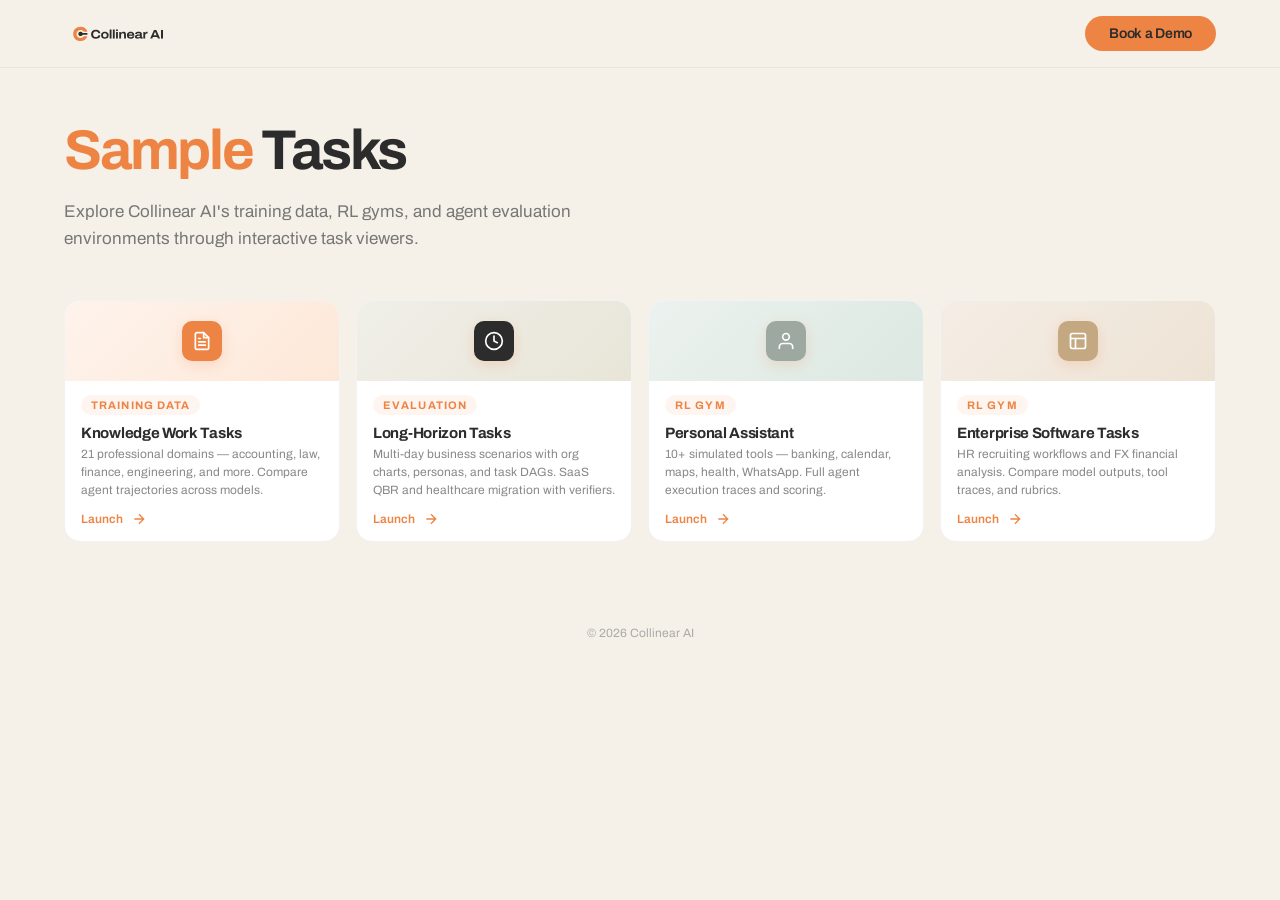
==== index.html @ 5eb69176 "Clean up footer: remove faded logo, keep minimal copyright Co-Authored-By: Claude Opus 4.6 (1M conte" ====
<!DOCTYPE html>
<html lang="en">
<head>
<meta charset="UTF-8">
<meta name="viewport" content="width=device-width, initial-scale=1.0">
<title>Collinear AI — Sample Tasks</title>
<link rel="preconnect" href="https://fonts.googleapis.com">
<link rel="preconnect" href="https://fonts.gstatic.com" crossorigin>
<link href="https://fonts.googleapis.com/css2?family=Archivo:wght@400;600;700&display=swap" rel="stylesheet">
<style>
  *,*::before,*::after{margin:0;padding:0;box-sizing:border-box}
  :root{
    --orange:#ee8443;
    --orange-light:#f5a66e;
    --ecru:#F5F0E8;
    --beige:#D4CCBC;
    --dark:#2c2c2c;
    --black:#1a1a1a;
    --accent:#9DA8A0;
    --radius:16px;
  }
  html{scroll-behavior:smooth}
  body{
    font-family:'Archivo',system-ui,-apple-system,sans-serif;
    background:var(--ecru);
    color:var(--dark);
    min-height:100vh;
    -webkit-font-smoothing:antialiased;
  }

  /* ── NAV ── */
  nav{
    position:fixed;top:0;left:0;right:0;z-index:100;
    background:rgba(245,240,232,.85);
    backdrop-filter:blur(20px);-webkit-backdrop-filter:blur(20px);
    border-bottom:1px solid rgba(44,44,44,.06);
    transition:box-shadow .3s;
  }
  nav.scrolled{box-shadow:0 2px 24px rgba(0,0,0,.06)}
  .nav-inner{
    max-width:1200px;margin:0 auto;
    display:flex;align-items:center;justify-content:space-between;
    padding:16px 24px;
  }
  .nav-logo{height:32px;width:auto}
  .nav-links{display:flex;gap:24px;align-items:center}
  .nav-links a{
    font-size:14px;font-weight:600;color:var(--dark);
    text-decoration:none;letter-spacing:-.02em;
    transition:color .2s;
  }
  .nav-links a:hover{color:var(--orange)}
  .nav-cta{
    background:var(--orange);color:#fff;
    padding:10px 24px;border-radius:999px;
    font-size:14px;font-weight:700;text-decoration:none;
    transition:transform .2s,box-shadow .2s;
    letter-spacing:-.02em;
  }
  .nav-cta:hover{transform:translateY(-1px);box-shadow:0 6px 20px rgba(238,132,67,.35)}

  /* ── MAIN CONTENT ── */
  .page{
    max-width:1200px;margin:0 auto;
    padding:120px 24px 60px;
  }
  .page-header{
    margin-bottom:48px;
  }
  .page-header h1{
    font-size:clamp(32px,4.5vw,56px);
    font-weight:700;line-height:1.1;
    letter-spacing:-.04em;color:var(--dark);
    margin-bottom:16px;
  }
  .page-header h1 span{color:var(--orange)}
  .page-header p{
    font-size:17px;line-height:1.6;
    color:#777;max-width:600px;
  }

  /* ── CARD GRID ── */
  .demos-grid{
    display:grid;
    grid-template-columns:repeat(4,1fr);
    gap:16px;
  }
  .demo-card{
    background:#fff;border-radius:var(--radius);
    overflow:hidden;
    border:1px solid rgba(44,44,44,.06);
    transition:transform .3s cubic-bezier(.23,1,.32,1),box-shadow .3s;
    text-decoration:none;color:inherit;
    display:flex;flex-direction:column;
    cursor:pointer;
  }
  .demo-card:hover{
    transform:translateY(-4px);
    box-shadow:0 16px 48px rgba(0,0,0,.07),0 4px 12px rgba(238,132,67,.06);
  }
  .card-visual{
    height:80px;position:relative;overflow:hidden;
    display:flex;align-items:center;justify-content:center;
  }
  .card-icon{
    position:relative;z-index:1;
    width:40px;height:40px;
    background:var(--orange);
    border-radius:10px;
    display:flex;align-items:center;justify-content:center;
    box-shadow:0 4px 14px rgba(238,132,67,.2);
  }
  .card-icon svg{width:20px;height:20px;color:#fff;fill:none;stroke:currentColor;stroke-width:2;stroke-linecap:round;stroke-linejoin:round}
  .card-body{padding:14px 16px 12px;flex:1;display:flex;flex-direction:column}
  .card-tag{
    display:inline-block;
    font-size:11px;font-weight:700;
    text-transform:uppercase;letter-spacing:.1em;
    color:var(--orange);
    background:rgba(238,132,67,.08);
    padding:4px 10px;border-radius:999px;
    margin-bottom:10px;width:fit-content;
  }
  .card-title{
    font-size:15px;font-weight:700;
    letter-spacing:-.02em;color:var(--dark);
    margin-bottom:4px;
  }
  .card-desc{
    font-size:12px;line-height:1.5;color:#888;
    flex:1;
  }
  .card-footer{
    padding:0 16px 14px;
    display:flex;align-items:center;gap:8px;
    font-size:12px;font-weight:600;color:var(--orange);
  }
  .card-footer svg{width:16px;height:16px;transition:transform .2s}
  .demo-card:hover .card-footer svg{transform:translateX(4px)}

  /* ── FOOTER ── */
  footer{
    padding:24px;
    text-align:center;
  }
  footer p{font-size:12px;color:#aaa}

  /* ── RESPONSIVE ── */
  @media(max-width:1000px){
    .demos-grid{grid-template-columns:repeat(2,1fr);gap:16px}
  }
  @media(max-width:640px){
    .page{padding:100px 16px 40px}
    .page-header{margin-bottom:32px}
    .page-header h1{font-size:28px}
    .page-header p{font-size:15px}
    .demos-grid{grid-template-columns:1fr;gap:14px}
    .card-visual{height:120px}
    .card-icon{width:48px;height:48px}
    .card-icon svg{width:24px;height:24px}
    .card-body{padding:18px 18px 14px}
    .card-title{font-size:16px}
    .card-desc{font-size:12px}
    .card-footer{padding:0 18px 16px;font-size:12px}
    .nav-inner{padding:12px 16px}
    .nav-logo{height:26px}
    .nav-links a:not(.nav-cta){display:none}
    .nav-cta{padding:8px 18px;font-size:13px}
    footer{flex-direction:column;gap:12px;text-align:center;padding:24px 16px}
  }
</style>
</head>
<body>

<!-- NAV -->
<nav id="nav">
  <div class="nav-inner">
    <svg class="nav-logo" viewBox="0 0 1062.36 308.12" xmlns="http://www.w3.org/2000/svg">
      <path fill="#2c2c2c" d="M327.65,175.79c-1.96,2.64-4.73,4.63-8.3,5.95-3.57,1.32-7.8,1.98-12.68,1.98-5.61,0-10.34-1-14.19-3.01-3.85-2-6.75-4.91-8.72-8.72-1.96-3.81-2.95-8.44-2.95-13.89v-3.37c0-5.37.98-9.96,2.95-13.77,1.96-3.81,4.87-6.71,8.72-8.72,3.85-2,8.58-3.01,14.19-3.01,4.65,0,8.72.7,12.2,2.1,3.49,1.4,6.21,3.41,8.18,6.01,1.96,2.61,2.95,5.83,2.95,9.68h19.12c0-7.21-1.81-13.29-5.41-18.22-3.61-4.93-8.6-8.68-14.97-11.24-6.37-2.56-13.69-3.85-21.94-3.85-14.75,0-26.07,3.61-33.97,10.82-7.89,7.21-11.84,17.84-11.84,31.86,0,9.62,1.74,17.59,5.23,23.93,3.49,6.33,8.64,11.06,15.45,14.19,6.81,3.13,15.23,4.69,25.25,4.69h0c8.42,0,15.79-1.28,22.12-3.85,6.33-2.56,11.28-6.29,14.85-11.18,3.57-4.89,5.35-10.9,5.35-18.04h-18.64c0,3.77-.98,6.97-2.95,9.62Z"/>
      <path fill="#2c2c2c" d="M413.14,136.6c-5.41-2.4-11.92-3.61-19.54-3.61s-14.11,1.2-19.48,3.61c-5.37,2.4-9.48,6.05-12.32,10.94-2.85,4.89-4.27,11.06-4.27,18.52s1.42,13.63,4.27,18.52c2.85,4.89,6.95,8.56,12.32,11,5.37,2.44,11.86,3.67,19.48,3.67s14.13-1.22,19.54-3.67c5.41-2.44,9.54-6.11,12.38-11,2.85-4.89,4.27-11.06,4.27-18.52s-1.42-13.63-4.27-18.52c-2.85-4.89-6.97-8.54-12.38-10.94ZM411.52,167.38c0,4.01-.66,7.38-1.98,10.1-1.32,2.73-3.31,4.81-5.95,6.25-2.65,1.44-5.97,2.16-9.98,2.16s-7.34-.72-9.98-2.16c-2.65-1.44-4.61-3.53-5.89-6.25-1.28-2.72-1.92-6.09-1.92-10.1v-2.52c0-4.01.64-7.4,1.92-10.16,1.28-2.76,3.25-4.85,5.89-6.25,2.65-1.4,5.97-2.1,9.98-2.1s7.34.7,9.98,2.1c2.64,1.4,4.63,3.49,5.95,6.25,1.32,2.77,1.98,6.15,1.98,10.16v2.52Z"/>
      <rect fill="#2c2c2c" x="439.76" y="110.75" width="17.79" height="87.05"/>
      <rect fill="#2c2c2c" x="470.42" y="110.75" width="17.8" height="87.05"/>
      <rect fill="#2c2c2c" x="501.08" y="134.43" width="17.79" height="63.36"/>
      <rect fill="#2c2c2c" x="501.08" y="110.75" width="17.79" height="14.19"/>
      <path fill="#2c2c2c" d="M585.42,135.58c-3.57-1.72-7.92-2.59-13.04-2.59-3.13,0-6.15.4-9.08,1.2-2.93.8-5.63,2.02-8.11,3.67-2.49,1.64-4.69,3.75-6.61,6.31h-.96l-1.32-9.74h-14.55v63.36h17.8v-35.11c0-3.04.74-5.69,2.22-7.93,1.48-2.24,3.43-4.03,5.83-5.35,2.4-1.32,5.09-1.98,8.05-1.98,2.01,0,3.81.24,5.41.72,1.6.48,2.96,1.22,4.09,2.22,1.12,1,1.98,2.3,2.58,3.91.6,1.61.9,3.53.9,5.77v37.75h17.8v-40.64c0-5.53-.95-10.08-2.83-13.65-1.89-3.56-4.61-6.21-8.18-7.93Z"/>
      <path fill="#2c2c2c" d="M660.93,136.53c-5.17-2.36-11.6-3.55-19.06-3.55s-13.87,1.2-19.24,3.61c-5.37,2.41-9.46,6.05-12.27,10.94-2.81,4.89-4.21,11.1-4.21,18.64s1.42,13.75,4.27,18.64c2.84,4.89,6.97,8.52,12.38,10.88,5.41,2.36,11.96,3.55,19.66,3.55h0c5.13,0,9.78-.55,13.95-1.63,4.17-1.08,7.73-2.65,10.7-4.69,2.96-2.04,5.25-4.53,6.85-7.45,1.6-2.92,2.41-6.23,2.41-9.92h-17.8c-.08,1.85-.6,3.45-1.56,4.81-.96,1.36-2.18,2.48-3.67,3.37-1.48.88-3.17,1.54-5.05,1.98-1.88.44-3.75.66-5.59.66-3.93,0-7.21-.58-9.86-1.74-2.65-1.16-4.65-2.95-6.01-5.35-1.36-2.4-2.16-5.45-2.41-9.14h52.18v-4.93c0-7.21-1.32-13.21-3.97-17.97-2.65-4.77-6.55-8.33-11.72-10.7ZM624.56,159.2h0c.4-2.89,1.32-5.33,2.76-7.34,1.44-2,3.43-3.49,5.95-4.45,2.52-.96,5.51-1.44,8.96-1.44,2.33,0,4.43.26,6.31.78,1.88.52,3.52,1.32,4.93,2.4,1.4,1.08,2.51,2.45,3.31,4.09.8,1.64,1.2,3.63,1.2,5.95h-33.43Z"/>
      <path fill="#2c2c2c" d="M750.44,184.75c-.72-.76-1.08-1.86-1.08-3.31v-27.65c0-4.89-1.2-8.86-3.61-11.9-2.4-3.05-5.91-5.29-10.52-6.73-4.61-1.44-10.12-2.16-17.01-2.16s-12.77.76-17.61,2.28c-4.85,1.52-8.54,3.67-11.06,6.43-2.53,2.76-3.79,6.03-3.79,9.8,0,.4.02.78.06,1.14.04.36.1.7.18,1.02h17.55v-1.32c0-1.36.56-2.5,1.68-3.43,1.12-.92,2.72-1.66,4.81-2.23,2.08-.56,4.61-.84,7.58-.84,3.37,0,6.07.36,8.11,1.08,2.05.72,3.55,1.82,4.51,3.31.96,1.48,1.44,3.31,1.44,5.47v3.61c-7.14,0-13.65.24-19.54.72-5.89.48-11,1.46-15.33,2.95-4.33,1.48-7.68,3.67-10.04,6.55-2.36,2.89-3.55,6.69-3.55,11.42,0,3.69.68,6.73,2.05,9.14,1.36,2.41,3.19,4.27,5.47,5.59,2.28,1.32,4.85,2.24,7.7,2.77,2.84.52,5.75.78,8.72.78h0c3.68,0,7.09-.36,10.22-1.08,3.12-.72,5.93-1.78,8.41-3.19,2.49-1.4,4.65-2.98,6.49-4.75h.84c.48,1.68,1.26,3.23,2.34,4.63,1.08,1.4,2.6,2.48,4.57,3.25,1.96.76,4.47,1.14,7.51,1.14,2.48,0,4.71-.26,6.67-.78,1.96-.52,3.43-.94,4.39-1.26v-11.3h-5.17c-1.28,0-2.28-.38-3.01-1.14ZM731.69,173.39c0,2.01-.58,3.81-1.74,5.41-1.16,1.6-2.69,2.94-4.57,4.03-1.88,1.08-3.95,1.92-6.19,2.52-2.25.6-4.49.9-6.73.9-2.09,0-3.99-.22-5.71-.66-1.73-.44-3.09-1.12-4.09-2.05-1-.92-1.5-2.18-1.5-3.79,0-2.48,1.18-4.45,3.55-5.89,2.36-1.44,5.81-2.46,10.34-3.07,4.53-.6,10.08-.9,16.65-.9v3.49Z"/>
      <path fill="#2c2c2c" d="M797.45,132.99c-2.81,0-5.33.52-7.58,1.56-2.25,1.04-4.13,2.46-5.65,4.27-1.52,1.8-2.72,3.83-3.61,6.07h-.96l-1.32-10.46h-14.55v63.36h17.8v-30.78c0-2.48.32-4.79.96-6.91.64-2.12,1.6-3.97,2.89-5.53,1.28-1.56,2.92-2.76,4.93-3.61,2-.84,4.41-1.26,7.21-1.26h7.09v-15.51c-.88-.32-1.94-.6-3.19-.84-1.24-.24-2.58-.36-4.03-.36Z"/>
      <path fill="#2c2c2c" d="M866.23,115.2l-36.43,82.6h19.96l6.61-15.63h41.36l6.61,15.63h21.04l-36.43-82.6h-22.72ZM862.62,167.02h0s8.05-19.6,8.05-19.6c.48-1.12,1.08-2.63,1.81-4.51.72-1.88,1.46-3.83,2.22-5.83.76-2,1.42-3.81,1.98-5.41h.84c.24.72.62,1.8,1.14,3.25.52,1.44,1.06,2.97,1.62,4.57.56,1.61,1.12,3.11,1.68,4.51.56,1.4,1,2.54,1.32,3.43l8.18,19.6h-28.86Z"/>
      <rect fill="#2c2c2c" x="934.04" y="115.19" width="19.36" height="82.6"/>
      <path fill="#2c2c2c" d="M159.39,132.98h-.09c-12.53.04-21.08,8.77-21.08,20.65,0,11.88,8.55,20.6,21.08,20.65h.09c9.38-.03,16.53-4.93,19.53-12.38h46.22v-16.53h-46.22c-3-7.45-10.15-12.35-19.53-12.38Z"/>
      <path fill="#ee8443" d="M159.34,84.73h0c-41.93,0-70.56,29.12-70.62,68.77h0s0,.04,0,.06,0,.04,0,.06h0c.06,39.65,28.68,68.78,70.62,68.78v.11c30.63,0,58.28-16.95,65.79-46.85,0,.05-34.15.05-34.15,0-6.36,10.49-19.67,16.74-31.64,16.74v-.11c-22.38,0-38.77-16.3-38.8-38.73.03-22.43,16.43-38.73,38.8-38.73,11.97,0,25.28,6.25,31.64,16.75,0-.05,34.15-.05,34.15,0-7.51-29.9-35.16-46.85-65.79-46.85Z"/>
    </svg>
    <div class="nav-links">
      <a class="nav-cta" href="https://www.collinear.ai/book-a-demo" target="_blank">Book a Demo</a>
    </div>
  </div>
</nav>

<!-- PAGE -->
<div class="page">
  <div class="page-header">
    <h1><span>Sample</span> Tasks</h1>
    <p>Explore Collinear AI's training data, RL gyms, and agent evaluation environments through interactive task viewers.</p>
  </div>

  <div class="demos-grid">

    <!-- Knowledge Work Tasks -->
    <a class="demo-card" href="demos/sample-viewer/index.html">
      <div class="card-visual" style="background:linear-gradient(135deg,#fef3ec,#fde8d8)">
        <div class="card-icon">
          <svg viewBox="0 0 24 24"><path d="M14 2H6a2 2 0 00-2 2v16a2 2 0 002 2h12a2 2 0 002-2V8z"/><polyline points="14 2 14 8 20 8"/><line x1="16" y1="13" x2="8" y2="13"/><line x1="16" y1="17" x2="8" y2="17"/><polyline points="10 9 9 9 8 9"/></svg>
        </div>
      </div>
      <div class="card-body">
        <span class="card-tag">Training Data</span>
        <h3 class="card-title">Knowledge Work Tasks</h3>
        <p class="card-desc">21 professional domains — accounting, law, finance, engineering, and more. Compare agent trajectories across models.</p>
      </div>
      <div class="card-footer">
        Launch
        <svg viewBox="0 0 24 24" fill="none" stroke="currentColor" stroke-width="2"><path d="M5 12h14M12 5l7 7-7 7"/></svg>
      </div>
    </a>

    <!-- Long-Horizon Tasks -->
    <a class="demo-card" href="demos/long-horizon-tasks/index.html">
      <div class="card-visual" style="background:linear-gradient(135deg,#f0efe8,#e8e5d8)">
        <div class="card-icon" style="background:var(--dark)">
          <svg viewBox="0 0 24 24"><circle cx="12" cy="12" r="10"/><polyline points="12 6 12 12 16 14"/></svg>
        </div>
      </div>
      <div class="card-body">
        <span class="card-tag">Evaluation</span>
        <h3 class="card-title">Long-Horizon Tasks</h3>
        <p class="card-desc">Multi-day business scenarios with org charts, personas, and task DAGs. SaaS QBR and healthcare migration with verifiers.</p>
      </div>
      <div class="card-footer">
        Launch
        <svg viewBox="0 0 24 24" fill="none" stroke="currentColor" stroke-width="2"><path d="M5 12h14M12 5l7 7-7 7"/></svg>
      </div>
    </a>

    <!-- Personal Assistant -->
    <a class="demo-card" href="demos/rl-gym-personal-assistant/index.html">
      <div class="card-visual" style="background:linear-gradient(135deg,#ecf2ef,#dce8e1)">
        <div class="card-icon" style="background:var(--accent)">
          <svg viewBox="0 0 24 24"><path d="M20 21v-2a4 4 0 00-4-4H8a4 4 0 00-4 4v2"/><circle cx="12" cy="7" r="4"/></svg>
        </div>
      </div>
      <div class="card-body">
        <span class="card-tag">RL Gym</span>
        <h3 class="card-title">Personal Assistant</h3>
        <p class="card-desc">10+ simulated tools — banking, calendar, maps, health, WhatsApp. Full agent execution traces and scoring.</p>
      </div>
      <div class="card-footer">
        Launch
        <svg viewBox="0 0 24 24" fill="none" stroke="currentColor" stroke-width="2"><path d="M5 12h14M12 5l7 7-7 7"/></svg>
      </div>
    </a>

    <!-- Enterprise Software Tasks -->
    <a class="demo-card" href="demos/rl-gym-visual-explorer/index.html">
      <div class="card-visual" style="background:linear-gradient(135deg,#f5ede5,#ede3d5)">
        <div class="card-icon" style="background:#c4a882">
          <svg viewBox="0 0 24 24"><rect x="3" y="3" width="18" height="18" rx="2" ry="2"/><line x1="3" y1="9" x2="21" y2="9"/><line x1="9" y1="21" x2="9" y2="9"/></svg>
        </div>
      </div>
      <div class="card-body">
        <span class="card-tag">RL Gym</span>
        <h3 class="card-title">Enterprise Software Tasks</h3>
        <p class="card-desc">HR recruiting workflows and FX financial analysis. Compare model outputs, tool traces, and rubrics.</p>
      </div>
      <div class="card-footer">
        Launch
        <svg viewBox="0 0 24 24" fill="none" stroke="currentColor" stroke-width="2"><path d="M5 12h14M12 5l7 7-7 7"/></svg>
      </div>
    </a>

  </div>
</div>

<!-- FOOTER -->
<footer>
  <p>&copy; 2026 Collinear AI</p>
</footer>

<script>
  const nav = document.getElementById('nav');
  window.addEventListener('scroll', () => {
    nav.classList.toggle('scrolled', window.scrollY > 20);
  });
</script>
</body>
</html>
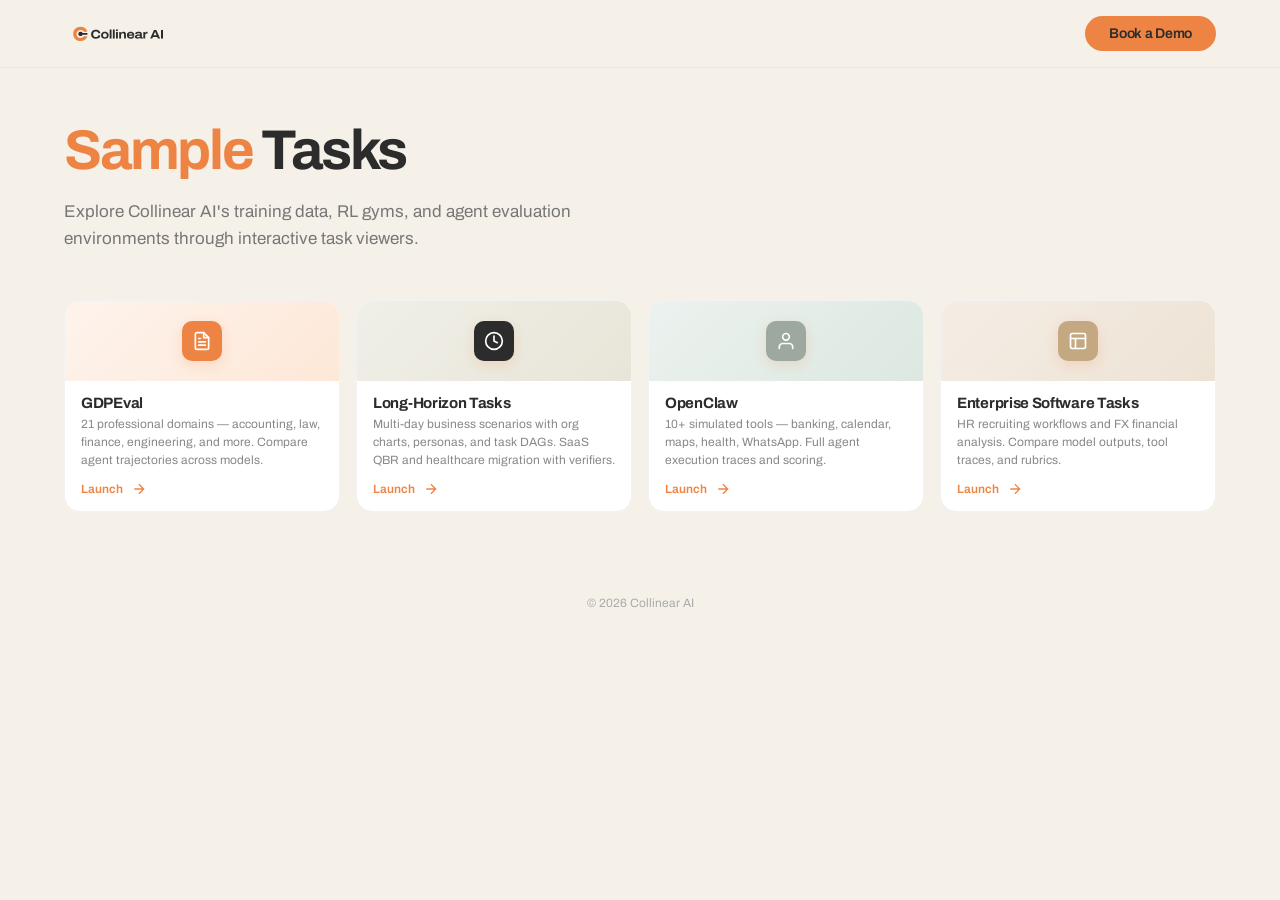
==== commit 1eb9fd16: "Rename demos, add profession names, remove sidebar counts - Knowledge Work Tasks → GDPEval (title, s" ====
--- a/index.html
+++ b/index.html
@@ -214,8 +214,8 @@
         </div>
       </div>
       <div class="card-body">
-        <span class="card-tag">Training Data</span>
-        <h3 class="card-title">Knowledge Work Tasks</h3>
+
+        <h3 class="card-title">GDPEval</h3>
         <p class="card-desc">21 professional domains — accounting, law, finance, engineering, and more. Compare agent trajectories across models.</p>
       </div>
       <div class="card-footer">
@@ -232,7 +232,7 @@
         </div>
       </div>
       <div class="card-body">
-        <span class="card-tag">Evaluation</span>
+
         <h3 class="card-title">Long-Horizon Tasks</h3>
         <p class="card-desc">Multi-day business scenarios with org charts, personas, and task DAGs. SaaS QBR and healthcare migration with verifiers.</p>
       </div>
@@ -250,8 +250,8 @@
         </div>
       </div>
       <div class="card-body">
-        <span class="card-tag">RL Gym</span>
-        <h3 class="card-title">Personal Assistant</h3>
+
+        <h3 class="card-title">OpenClaw</h3>
         <p class="card-desc">10+ simulated tools — banking, calendar, maps, health, WhatsApp. Full agent execution traces and scoring.</p>
       </div>
       <div class="card-footer">
@@ -268,7 +268,7 @@
         </div>
       </div>
       <div class="card-body">
-        <span class="card-tag">RL Gym</span>
+
         <h3 class="card-title">Enterprise Software Tasks</h3>
         <p class="card-desc">HR recruiting workflows and FX financial analysis. Compare model outputs, tool traces, and rubrics.</p>
       </div>
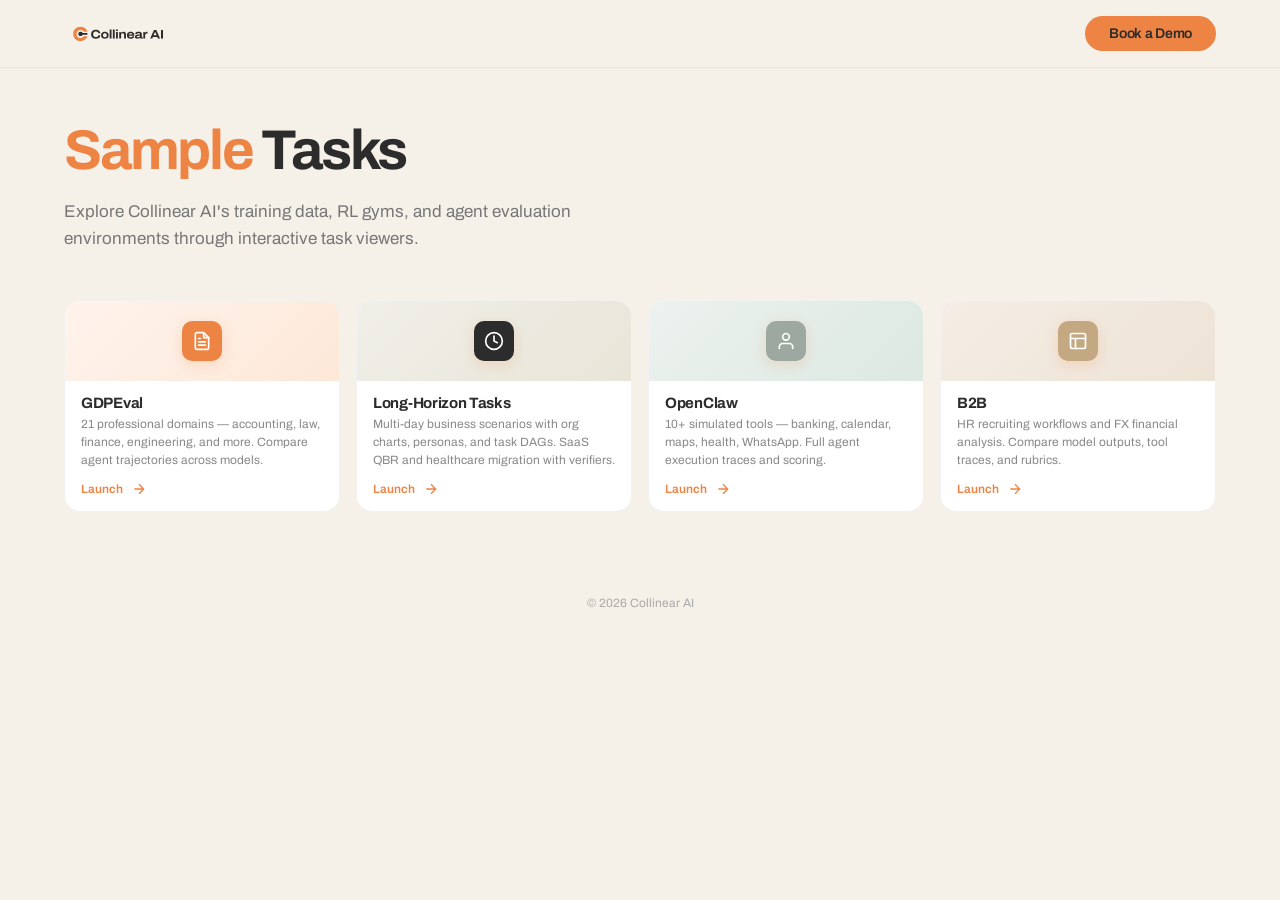
==== commit a55f6f87: "Rename Enterprise Software Tasks to B2B Co-Authored-By: Claude Opus 4.6 (1M context) <noreply@anthro" ====
--- a/index.html
+++ b/index.html
@@ -260,7 +260,7 @@
       </div>
     </a>
 
-    <!-- Enterprise Software Tasks -->
+    <!-- B2B -->
     <a class="demo-card" href="demos/rl-gym-visual-explorer/index.html">
       <div class="card-visual" style="background:linear-gradient(135deg,#f5ede5,#ede3d5)">
         <div class="card-icon" style="background:#c4a882">
@@ -269,7 +269,7 @@
       </div>
       <div class="card-body">
 
-        <h3 class="card-title">Enterprise Software Tasks</h3>
+        <h3 class="card-title">B2B</h3>
         <p class="card-desc">HR recruiting workflows and FX financial analysis. Compare model outputs, tool traces, and rubrics.</p>
       </div>
       <div class="card-footer">
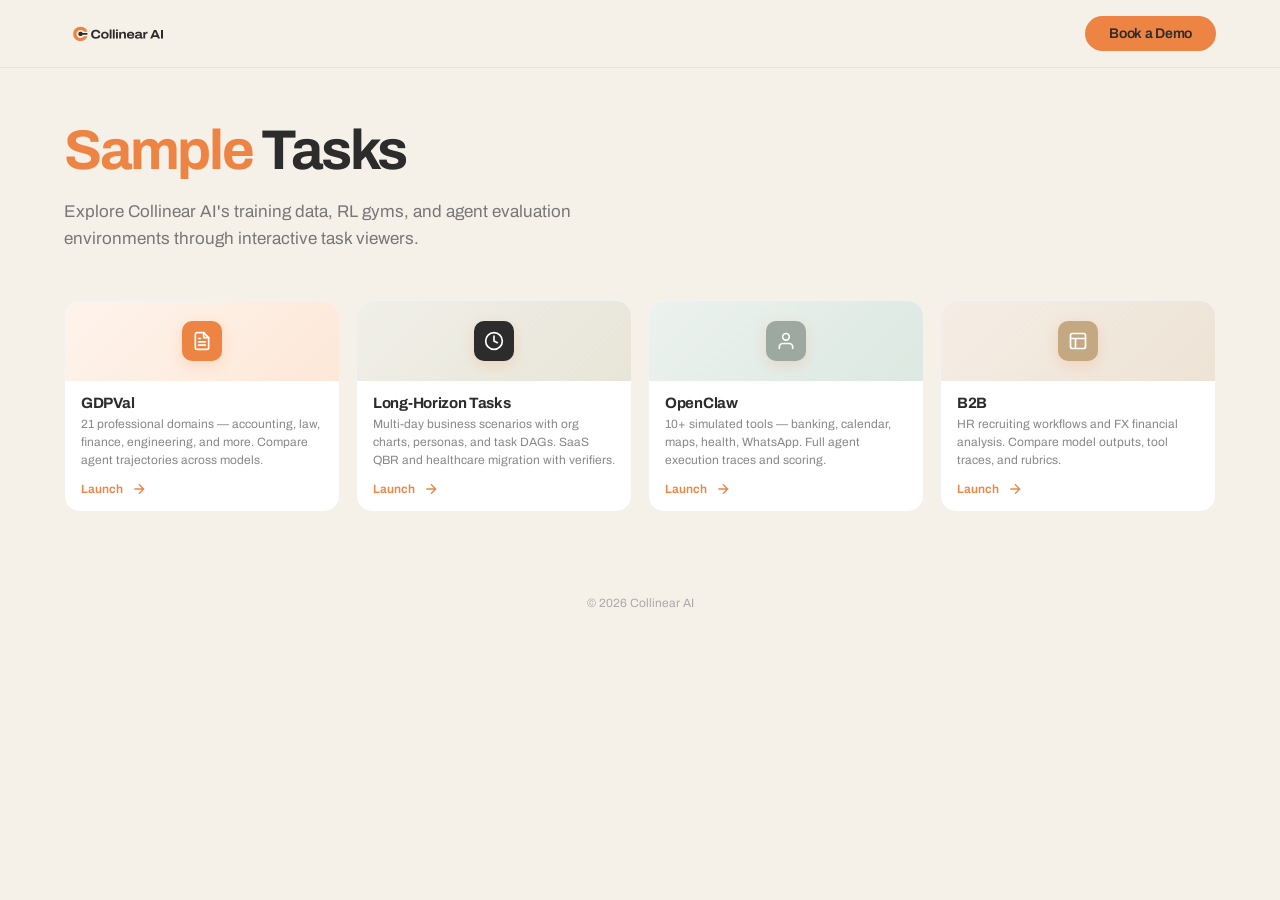
==== commit ab00f466: "Rename GDPEval to GDPVal Co-Authored-By: Claude Opus 4.6 (1M context) <noreply@anthropic.com>" ====
--- a/index.html
+++ b/index.html
@@ -215,7 +215,7 @@
       </div>
       <div class="card-body">
 
-        <h3 class="card-title">GDPEval</h3>
+        <h3 class="card-title">GDPVal</h3>
         <p class="card-desc">21 professional domains — accounting, law, finance, engineering, and more. Compare agent trajectories across models.</p>
       </div>
       <div class="card-footer">
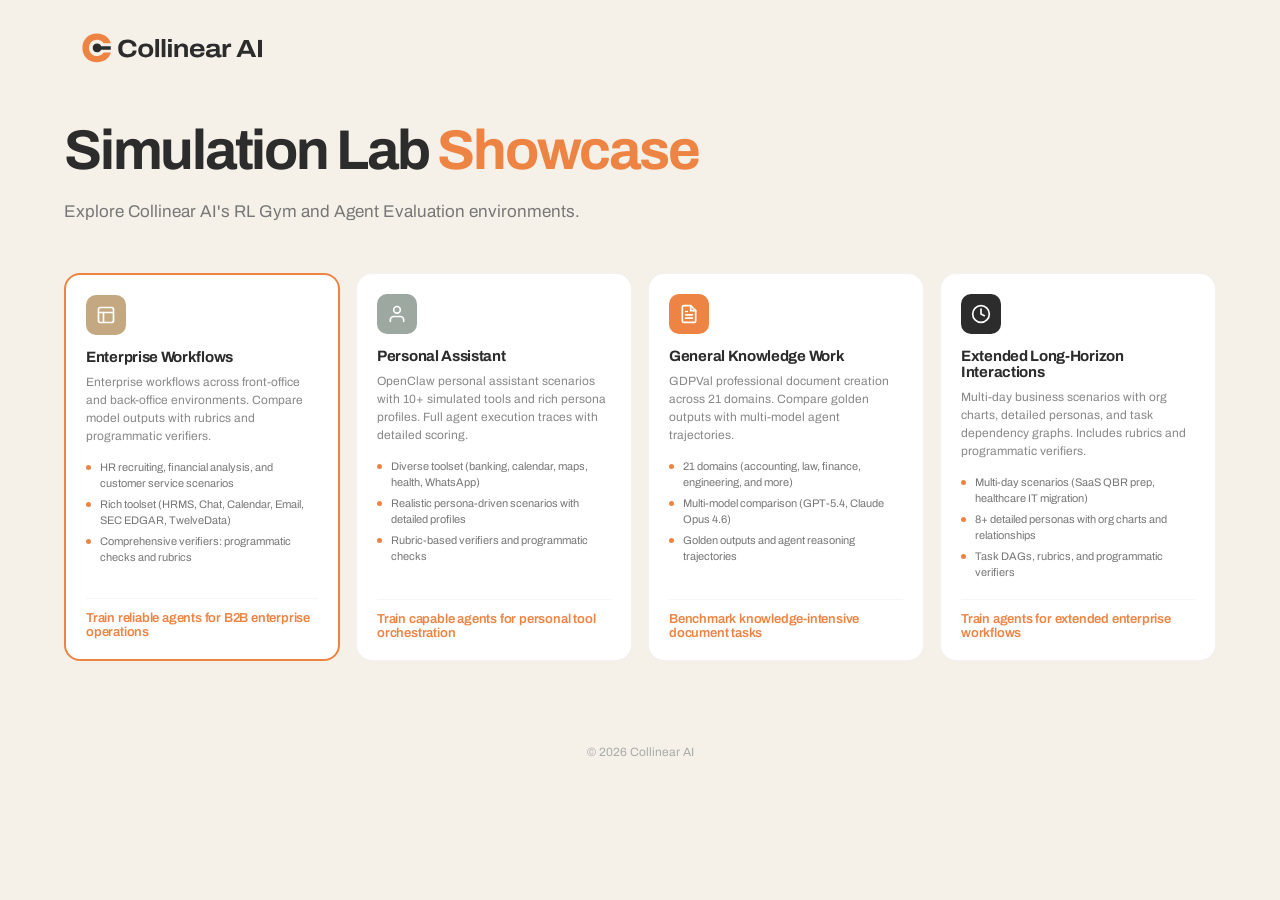
==== commit 48848914: "Update v3 Co-Authored-By: Claude Opus 4.6 (1M context) <noreply@anthropic.com>" ====
--- a/index.html
+++ b/index.html
@@ -3,7 +3,7 @@
 <head>
 <meta charset="UTF-8">
 <meta name="viewport" content="width=device-width, initial-scale=1.0">
-<title>Collinear AI — Sample Tasks</title>
+<title>Collinear AI — Simulation Lab Showcase</title>
 <link rel="preconnect" href="https://fonts.googleapis.com">
 <link rel="preconnect" href="https://fonts.gstatic.com" crossorigin>
 <link href="https://fonts.googleapis.com/css2?family=Archivo:wght@400;600;700&display=swap" rel="stylesheet">
@@ -33,31 +33,17 @@
     position:fixed;top:0;left:0;right:0;z-index:100;
     background:rgba(245,240,232,.85);
     backdrop-filter:blur(20px);-webkit-backdrop-filter:blur(20px);
-    border-bottom:1px solid rgba(44,44,44,.06);
+    border-bottom:none;
     transition:box-shadow .3s;
   }
   nav.scrolled{box-shadow:0 2px 24px rgba(0,0,0,.06)}
   .nav-inner{
     max-width:1200px;margin:0 auto;
-    display:flex;align-items:center;justify-content:space-between;
+    display:flex;align-items:center;justify-content:flex-start;
     padding:16px 24px;
   }
-  .nav-logo{height:32px;width:auto}
+  .nav-logo{height:64px;width:auto}
   .nav-links{display:flex;gap:24px;align-items:center}
-  .nav-links a{
-    font-size:14px;font-weight:600;color:var(--dark);
-    text-decoration:none;letter-spacing:-.02em;
-    transition:color .2s;
-  }
-  .nav-links a:hover{color:var(--orange)}
-  .nav-cta{
-    background:var(--orange);color:#fff;
-    padding:10px 24px;border-radius:999px;
-    font-size:14px;font-weight:700;text-decoration:none;
-    transition:transform .2s,box-shadow .2s;
-    letter-spacing:-.02em;
-  }
-  .nav-cta:hover{transform:translateY(-1px);box-shadow:0 6px 20px rgba(238,132,67,.35)}
 
   /* ── MAIN CONTENT ── */
   .page{
@@ -87,56 +73,54 @@
   }
   .demo-card{
     background:#fff;border-radius:var(--radius);
-    overflow:hidden;
     border:1px solid rgba(44,44,44,.06);
     transition:transform .3s cubic-bezier(.23,1,.32,1),box-shadow .3s;
     text-decoration:none;color:inherit;
     display:flex;flex-direction:column;
     cursor:pointer;
+    padding:20px;
   }
   .demo-card:hover{
     transform:translateY(-4px);
-    box-shadow:0 16px 48px rgba(0,0,0,.07),0 4px 12px rgba(238,132,67,.06);
-  }
-  .card-visual{
-    height:80px;position:relative;overflow:hidden;
-    display:flex;align-items:center;justify-content:center;
+    box-shadow:0 16px 48px rgba(0,0,0,.07),0 4px 12px rgba(0,0,0,.04);
   }
   .card-icon{
-    position:relative;z-index:1;
     width:40px;height:40px;
     background:var(--orange);
     border-radius:10px;
     display:flex;align-items:center;justify-content:center;
-    box-shadow:0 4px 14px rgba(238,132,67,.2);
+    margin-bottom:14px;
   }
   .card-icon svg{width:20px;height:20px;color:#fff;fill:none;stroke:currentColor;stroke-width:2;stroke-linecap:round;stroke-linejoin:round}
-  .card-body{padding:14px 16px 12px;flex:1;display:flex;flex-direction:column}
-  .card-tag{
-    display:inline-block;
-    font-size:11px;font-weight:700;
-    text-transform:uppercase;letter-spacing:.1em;
-    color:var(--orange);
-    background:rgba(238,132,67,.08);
-    padding:4px 10px;border-radius:999px;
-    margin-bottom:10px;width:fit-content;
-  }
   .card-title{
     font-size:15px;font-weight:700;
     letter-spacing:-.02em;color:var(--dark);
-    margin-bottom:4px;
+    margin-bottom:8px;
   }
   .card-desc{
     font-size:12px;line-height:1.5;color:#888;
-    flex:1;
-  }
-  .card-footer{
-    padding:0 16px 14px;
-    display:flex;align-items:center;gap:8px;
-    font-size:12px;font-weight:600;color:var(--orange);
-  }
-  .card-footer svg{width:16px;height:16px;transition:transform .2s}
-  .demo-card:hover .card-footer svg{transform:translateX(4px)}
+    margin-bottom:14px;
+  }
+  .card-features{
+    list-style:none;margin:0 0 14px;padding:0;
+  }
+  .card-features li{
+    font-size:11px;line-height:1.5;color:#777;
+    padding-left:14px;position:relative;
+    margin-bottom:4px;
+  }
+  .card-features li::before{
+    content:'';position:absolute;left:0;top:6px;
+    width:5px;height:5px;border-radius:50%;
+    background:var(--orange);
+  }
+  .card-outcome{
+    font-size:13px;font-weight:600;color:var(--orange);
+    margin-top:auto;
+    padding-top:12px;
+    border-top:1px solid rgba(44,44,44,.04);
+    letter-spacing:-.2px;
+  }
 
   /* ── FOOTER ── */
   footer{
@@ -155,17 +139,10 @@
     .page-header h1{font-size:28px}
     .page-header p{font-size:15px}
     .demos-grid{grid-template-columns:1fr;gap:14px}
-    .card-visual{height:120px}
-    .card-icon{width:48px;height:48px}
-    .card-icon svg{width:24px;height:24px}
-    .card-body{padding:18px 18px 14px}
+    .demo-card{padding:18px}
     .card-title{font-size:16px}
-    .card-desc{font-size:12px}
-    .card-footer{padding:0 18px 16px;font-size:12px}
     .nav-inner{padding:12px 16px}
-    .nav-logo{height:26px}
-    .nav-links a:not(.nav-cta){display:none}
-    .nav-cta{padding:8px 18px;font-size:13px}
+    .nav-logo{height:48px}
     footer{flex-direction:column;gap:12px;text-align:center;padding:24px 16px}
   }
 </style>
@@ -191,91 +168,77 @@
       <path fill="#2c2c2c" d="M159.39,132.98h-.09c-12.53.04-21.08,8.77-21.08,20.65,0,11.88,8.55,20.6,21.08,20.65h.09c9.38-.03,16.53-4.93,19.53-12.38h46.22v-16.53h-46.22c-3-7.45-10.15-12.35-19.53-12.38Z"/>
       <path fill="#ee8443" d="M159.34,84.73h0c-41.93,0-70.56,29.12-70.62,68.77h0s0,.04,0,.06,0,.04,0,.06h0c.06,39.65,28.68,68.78,70.62,68.78v.11c30.63,0,58.28-16.95,65.79-46.85,0,.05-34.15.05-34.15,0-6.36,10.49-19.67,16.74-31.64,16.74v-.11c-22.38,0-38.77-16.3-38.8-38.73.03-22.43,16.43-38.73,38.8-38.73,11.97,0,25.28,6.25,31.64,16.75,0-.05,34.15-.05,34.15,0-7.51-29.9-35.16-46.85-65.79-46.85Z"/>
     </svg>
-    <div class="nav-links">
-      <a class="nav-cta" href="https://www.collinear.ai/book-a-demo" target="_blank">Book a Demo</a>
-    </div>
+    <div class="nav-links"></div>
   </div>
 </nav>
 
 <!-- PAGE -->
 <div class="page">
   <div class="page-header">
-    <h1><span>Sample</span> Tasks</h1>
-    <p>Explore Collinear AI's training data, RL gyms, and agent evaluation environments through interactive task viewers.</p>
+    <h1>Simulation Lab <span>Showcase</span></h1>
+    <p>Explore Collinear AI's RL Gym and Agent Evaluation environments.</p>
   </div>
 
   <div class="demos-grid">
 
-    <!-- Knowledge Work Tasks -->
-    <a class="demo-card" href="demos/sample-viewer/index.html">
-      <div class="card-visual" style="background:linear-gradient(135deg,#fef3ec,#fde8d8)">
-        <div class="card-icon">
-          <svg viewBox="0 0 24 24"><path d="M14 2H6a2 2 0 00-2 2v16a2 2 0 002 2h12a2 2 0 002-2V8z"/><polyline points="14 2 14 8 20 8"/><line x1="16" y1="13" x2="8" y2="13"/><line x1="16" y1="17" x2="8" y2="17"/><polyline points="10 9 9 9 8 9"/></svg>
-        </div>
-      </div>
-      <div class="card-body">
-
-        <h3 class="card-title">GDPVal</h3>
-        <p class="card-desc">21 professional domains — accounting, law, finance, engineering, and more. Compare agent trajectories across models.</p>
-      </div>
-      <div class="card-footer">
-        Launch
-        <svg viewBox="0 0 24 24" fill="none" stroke="currentColor" stroke-width="2"><path d="M5 12h14M12 5l7 7-7 7"/></svg>
-      </div>
-    </a>
-
-    <!-- Long-Horizon Tasks -->
-    <a class="demo-card" href="demos/long-horizon-tasks/index.html">
-      <div class="card-visual" style="background:linear-gradient(135deg,#f0efe8,#e8e5d8)">
-        <div class="card-icon" style="background:var(--dark)">
-          <svg viewBox="0 0 24 24"><circle cx="12" cy="12" r="10"/><polyline points="12 6 12 12 16 14"/></svg>
-        </div>
-      </div>
-      <div class="card-body">
-
-        <h3 class="card-title">Long-Horizon Tasks</h3>
-        <p class="card-desc">Multi-day business scenarios with org charts, personas, and task DAGs. SaaS QBR and healthcare migration with verifiers.</p>
-      </div>
-      <div class="card-footer">
-        Launch
-        <svg viewBox="0 0 24 24" fill="none" stroke="currentColor" stroke-width="2"><path d="M5 12h14M12 5l7 7-7 7"/></svg>
-      </div>
+    <!-- Enterprise -->
+    <a class="demo-card" href="demos/rl-gym-visual-explorer/index.html" style="border:2px solid var(--orange)">
+      <div class="card-icon" style="background:#c4a882">
+        <svg viewBox="0 0 24 24"><rect x="3" y="3" width="18" height="18" rx="2" ry="2"/><line x1="3" y1="9" x2="21" y2="9"/><line x1="9" y1="21" x2="9" y2="9"/></svg>
+      </div>
+      <h3 class="card-title">Enterprise Workflows</h3>
+      <p class="card-desc">Enterprise workflows across front-office and back-office environments. Compare model outputs with rubrics and programmatic verifiers.</p>
+      <ul class="card-features">
+        <li>HR recruiting, financial analysis, and customer service scenarios</li>
+        <li>Rich toolset (HRMS, Chat, Calendar, Email, SEC EDGAR, TwelveData)</li>
+        <li>Comprehensive verifiers: programmatic checks and rubrics</li>
+      </ul>
+      <p class="card-outcome">Train reliable agents for B2B enterprise operations</p>
     </a>
 
     <!-- Personal Assistant -->
     <a class="demo-card" href="demos/rl-gym-personal-assistant/index.html">
-      <div class="card-visual" style="background:linear-gradient(135deg,#ecf2ef,#dce8e1)">
-        <div class="card-icon" style="background:var(--accent)">
-          <svg viewBox="0 0 24 24"><path d="M20 21v-2a4 4 0 00-4-4H8a4 4 0 00-4 4v2"/><circle cx="12" cy="7" r="4"/></svg>
-        </div>
-      </div>
-      <div class="card-body">
-
-        <h3 class="card-title">OpenClaw</h3>
-        <p class="card-desc">10+ simulated tools — banking, calendar, maps, health, WhatsApp. Full agent execution traces and scoring.</p>
-      </div>
-      <div class="card-footer">
-        Launch
-        <svg viewBox="0 0 24 24" fill="none" stroke="currentColor" stroke-width="2"><path d="M5 12h14M12 5l7 7-7 7"/></svg>
-      </div>
-    </a>
-
-    <!-- B2B -->
-    <a class="demo-card" href="demos/rl-gym-visual-explorer/index.html">
-      <div class="card-visual" style="background:linear-gradient(135deg,#f5ede5,#ede3d5)">
-        <div class="card-icon" style="background:#c4a882">
-          <svg viewBox="0 0 24 24"><rect x="3" y="3" width="18" height="18" rx="2" ry="2"/><line x1="3" y1="9" x2="21" y2="9"/><line x1="9" y1="21" x2="9" y2="9"/></svg>
-        </div>
-      </div>
-      <div class="card-body">
-
-        <h3 class="card-title">B2B</h3>
-        <p class="card-desc">HR recruiting workflows and FX financial analysis. Compare model outputs, tool traces, and rubrics.</p>
-      </div>
-      <div class="card-footer">
-        Launch
-        <svg viewBox="0 0 24 24" fill="none" stroke="currentColor" stroke-width="2"><path d="M5 12h14M12 5l7 7-7 7"/></svg>
-      </div>
+      <div class="card-icon" style="background:var(--accent)">
+        <svg viewBox="0 0 24 24"><path d="M20 21v-2a4 4 0 00-4-4H8a4 4 0 00-4 4v2"/><circle cx="12" cy="7" r="4"/></svg>
+      </div>
+      <h3 class="card-title">Personal Assistant</h3>
+      <p class="card-desc">OpenClaw personal assistant scenarios with 10+ simulated tools and rich persona profiles. Full agent execution traces with detailed scoring.</p>
+      <ul class="card-features">
+        <li>Diverse toolset (banking, calendar, maps, health, WhatsApp)</li>
+        <li>Realistic persona-driven scenarios with detailed profiles</li>
+        <li>Rubric-based verifiers and programmatic checks</li>
+      </ul>
+      <p class="card-outcome">Train capable agents for personal tool orchestration</p>
+    </a>
+
+    <!-- Knowledge Work -->
+    <a class="demo-card" href="demos/sample-viewer/index.html">
+      <div class="card-icon">
+        <svg viewBox="0 0 24 24"><path d="M14 2H6a2 2 0 00-2 2v16a2 2 0 002 2h12a2 2 0 002-2V8z"/><polyline points="14 2 14 8 20 8"/><line x1="16" y1="13" x2="8" y2="13"/><line x1="16" y1="17" x2="8" y2="17"/><polyline points="10 9 9 9 8 9"/></svg>
+      </div>
+      <h3 class="card-title">General Knowledge Work</h3>
+      <p class="card-desc">GDPVal professional document creation across 21 domains. Compare golden outputs with multi-model agent trajectories.</p>
+      <ul class="card-features">
+        <li>21 domains (accounting, law, finance, engineering, and more)</li>
+        <li>Multi-model comparison (GPT-5.4, Claude Opus 4.6)</li>
+        <li>Golden outputs and agent reasoning trajectories</li>
+      </ul>
+      <p class="card-outcome">Benchmark knowledge-intensive document tasks</p>
+    </a>
+
+    <!-- Long-Horizon -->
+    <a class="demo-card" href="demos/long-horizon-tasks/index.html">
+      <div class="card-icon" style="background:var(--dark)">
+        <svg viewBox="0 0 24 24"><circle cx="12" cy="12" r="10"/><polyline points="12 6 12 12 16 14"/></svg>
+      </div>
+      <h3 class="card-title">Extended Long-Horizon Interactions</h3>
+      <p class="card-desc">Multi-day business scenarios with org charts, detailed personas, and task dependency graphs. Includes rubrics and programmatic verifiers.</p>
+      <ul class="card-features">
+        <li>Multi-day scenarios (SaaS QBR prep, healthcare IT migration)</li>
+        <li>8+ detailed personas with org charts and relationships</li>
+        <li>Task DAGs, rubrics, and programmatic verifiers</li>
+      </ul>
+      <p class="card-outcome">Train agents for extended enterprise workflows</p>
     </a>
 
   </div>
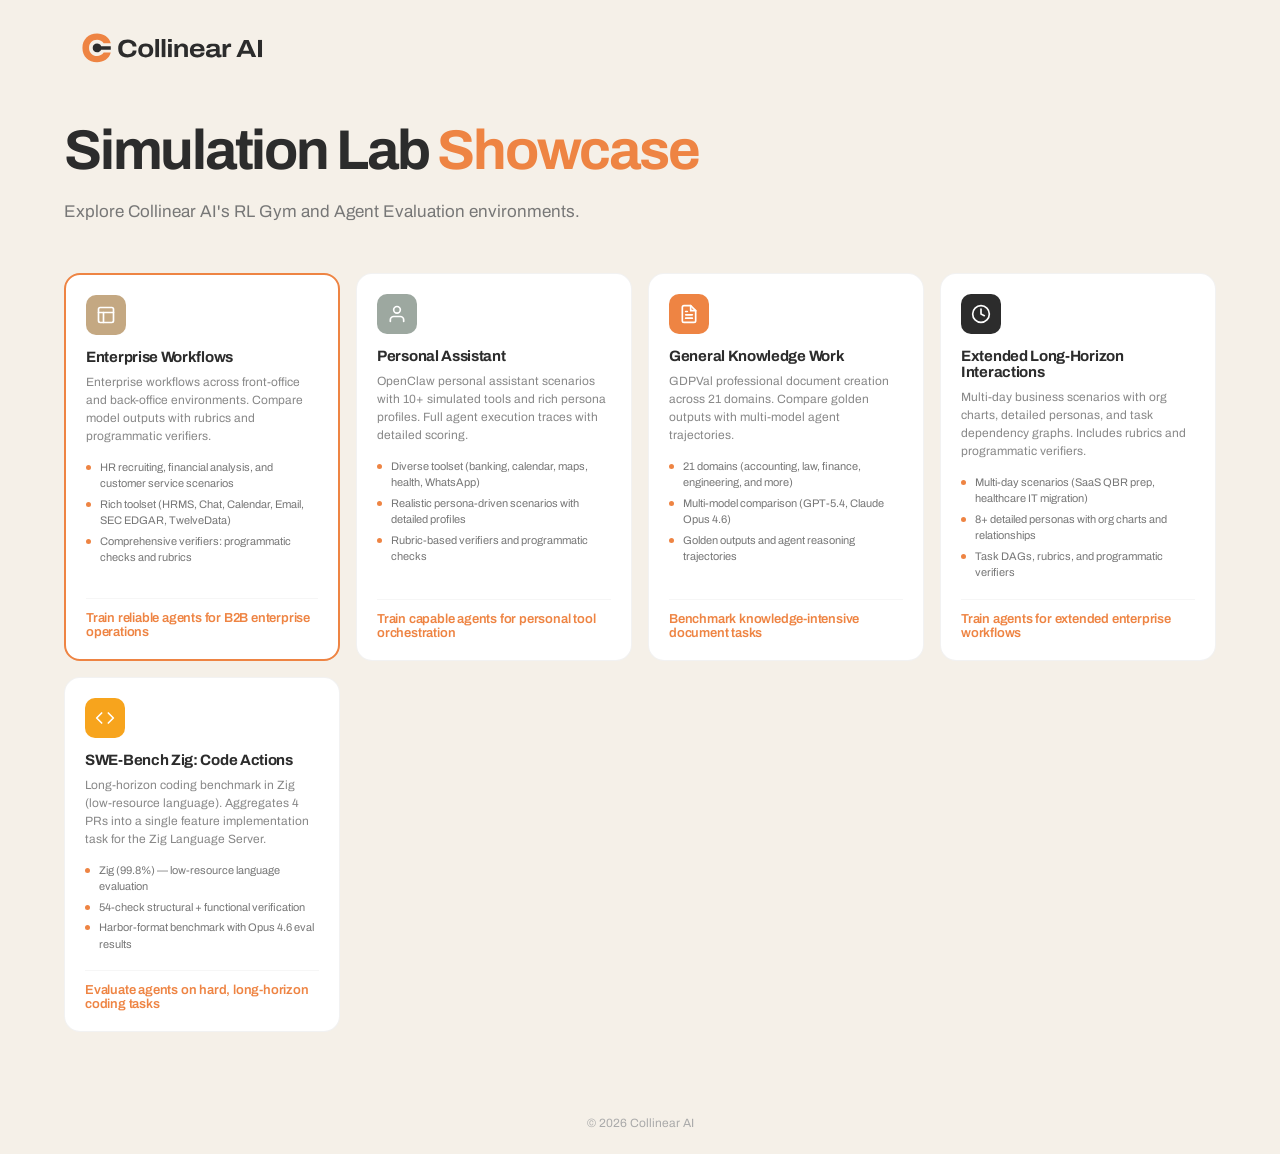
==== commit c1fa55fe: "added zig" ====
--- a/index.html
+++ b/index.html
@@ -3,6 +3,7 @@
 <head>
 <meta charset="UTF-8">
 <meta name="viewport" content="width=device-width, initial-scale=1.0">
+<link rel="icon" type="image/svg+xml" href="/favicon.svg">
 <title>Collinear AI — Simulation Lab Showcase</title>
 <link rel="preconnect" href="https://fonts.googleapis.com">
 <link rel="preconnect" href="https://fonts.gstatic.com" crossorigin>
@@ -241,6 +242,21 @@
       <p class="card-outcome">Train agents for extended enterprise workflows</p>
     </a>
 
+    <!-- SWE-Bench Zig -->
+    <a class="demo-card" href="demos/swe-bench-zig/index.html">
+      <div class="card-icon" style="background:#f7a41d">
+        <svg viewBox="0 0 24 24"><polyline points="16 18 22 12 16 6"/><polyline points="8 6 2 12 8 18"/></svg>
+      </div>
+      <h3 class="card-title">SWE-Bench Zig: Code Actions</h3>
+      <p class="card-desc">Long-horizon coding benchmark in Zig (low-resource language). Aggregates 4 PRs into a single feature implementation task for the Zig Language Server.</p>
+      <ul class="card-features">
+        <li>Zig (99.8%) — low-resource language evaluation</li>
+        <li>54-check structural + functional verification</li>
+        <li>Harbor-format benchmark with Opus 4.6 eval results</li>
+      </ul>
+      <p class="card-outcome">Evaluate agents on hard, long-horizon coding tasks</p>
+    </a>
+
   </div>
 </div>
 
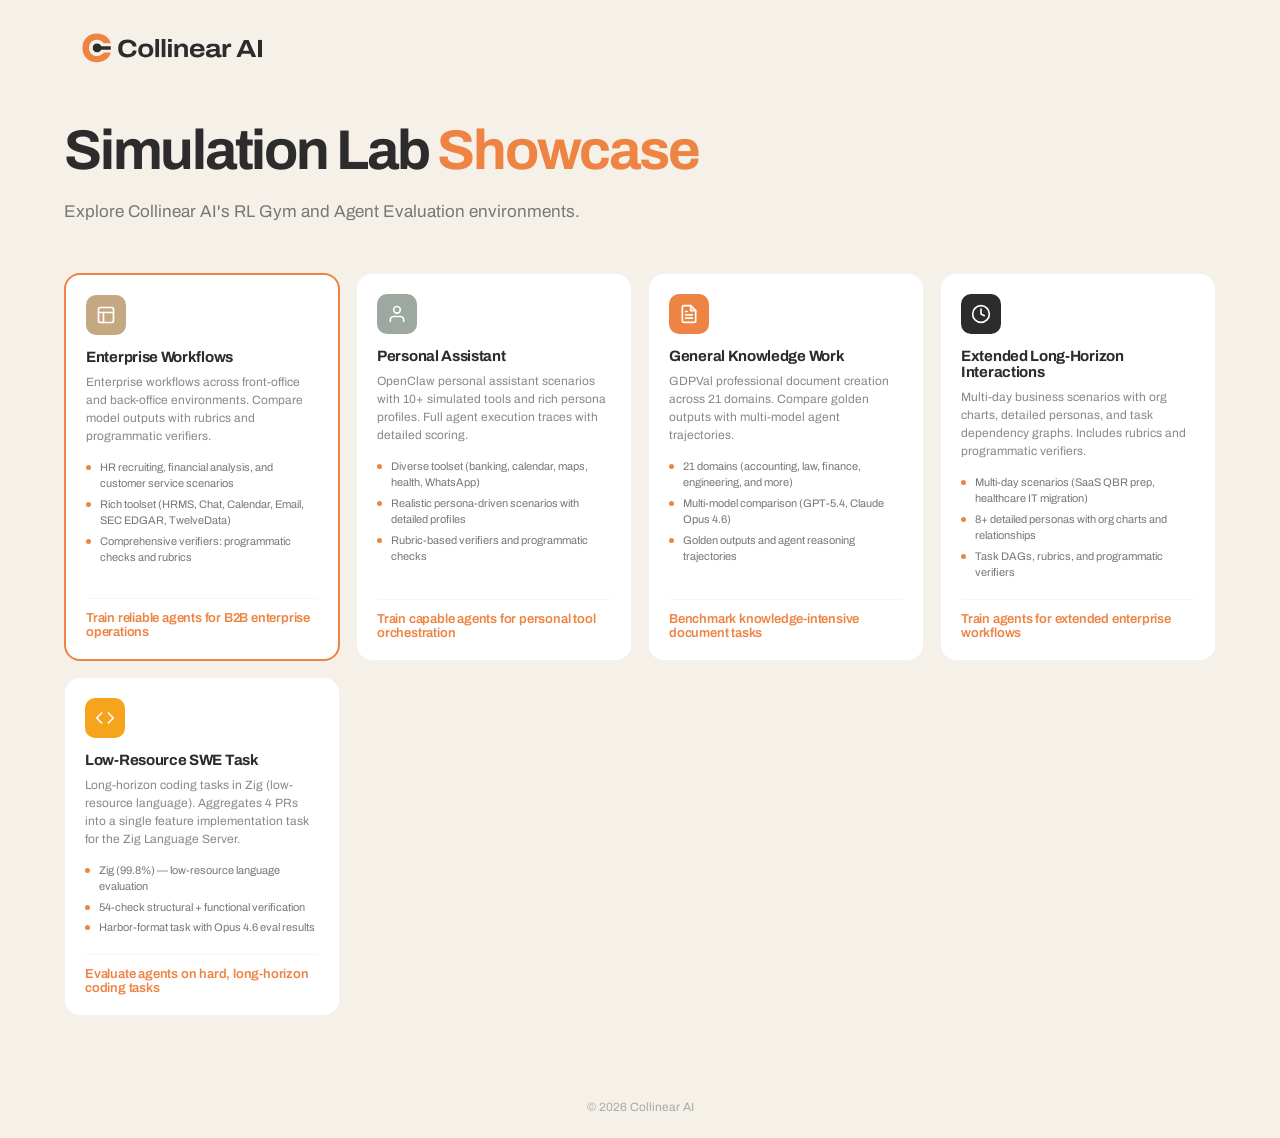
==== commit d42ba0ae: "zig tasks naming" ====
--- a/index.html
+++ b/index.html
@@ -247,12 +247,12 @@
       <div class="card-icon" style="background:#f7a41d">
         <svg viewBox="0 0 24 24"><polyline points="16 18 22 12 16 6"/><polyline points="8 6 2 12 8 18"/></svg>
       </div>
-      <h3 class="card-title">SWE-Bench Zig: Code Actions</h3>
-      <p class="card-desc">Long-horizon coding benchmark in Zig (low-resource language). Aggregates 4 PRs into a single feature implementation task for the Zig Language Server.</p>
+      <h3 class="card-title">Low-Resource SWE Task</h3>
+      <p class="card-desc">Long-horizon coding tasks in Zig (low-resource language). Aggregates 4 PRs into a single feature implementation task for the Zig Language Server.</p>
       <ul class="card-features">
         <li>Zig (99.8%) — low-resource language evaluation</li>
         <li>54-check structural + functional verification</li>
-        <li>Harbor-format benchmark with Opus 4.6 eval results</li>
+        <li>Harbor-format task with Opus 4.6 eval results</li>
       </ul>
       <p class="card-outcome">Evaluate agents on hard, long-horizon coding tasks</p>
     </a>
